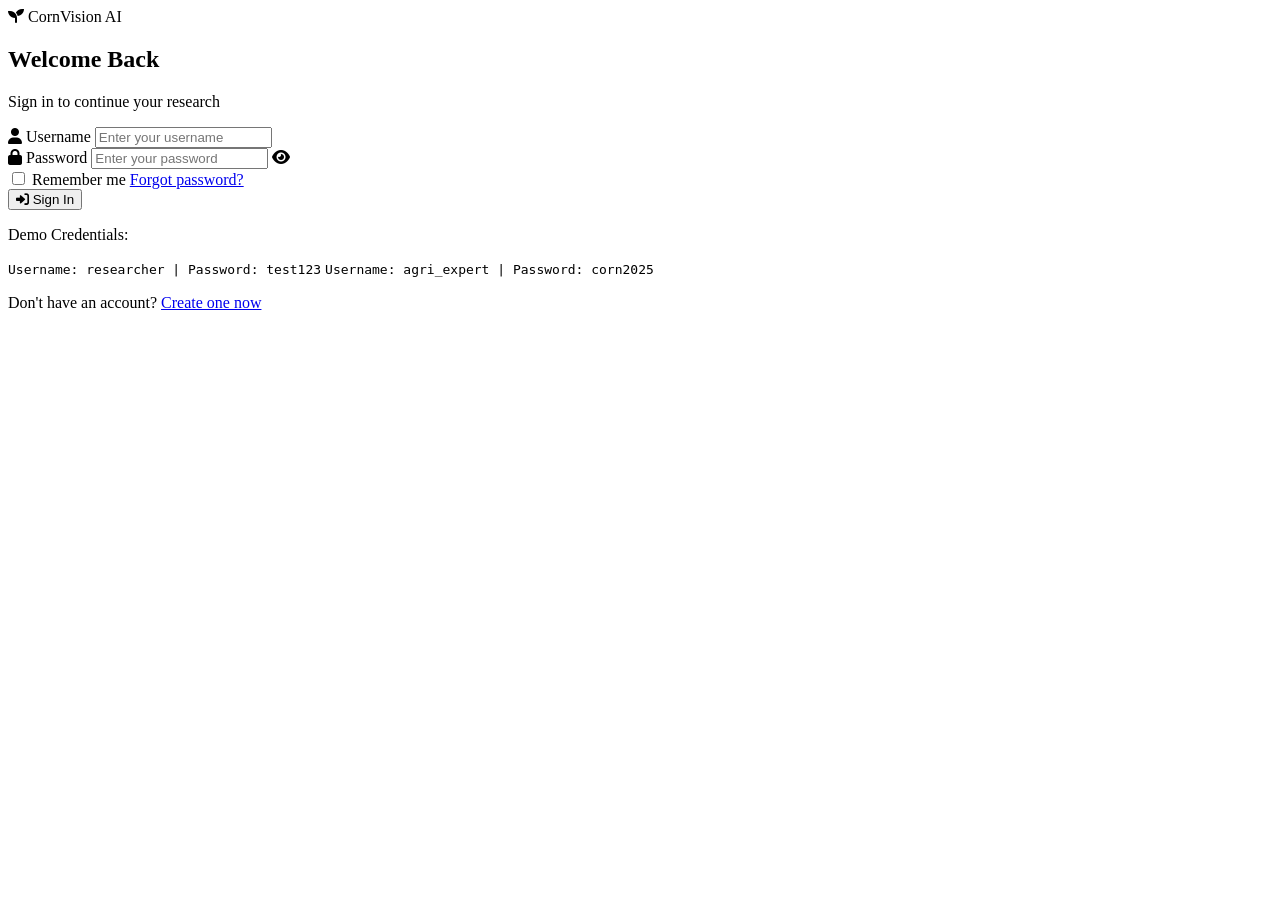
==== index.html @ c703de83 "Add files via upload" ====
<!DOCTYPE html>
<html lang="en">
<head>
    <meta charset="UTF-8">
    <meta name="viewport" content="width=device-width, initial-scale=1.0">
    <title>Login - CornVision AI</title>
    <link rel="stylesheet" href="css/style.css">
    <link href="https://fonts.googleapis.com/css2?family=Inter:wght@300;400;500;600;700&display=swap" rel="stylesheet">
    <link rel="stylesheet" href="https://cdnjs.cloudflare.com/ajax/libs/font-awesome/6.0.0-beta3/css/all.min.css">
</head>
<body class="auth-page">
    <div class="auth-container">
        <div class="auth-card">
            <div class="auth-header">
                <div class="logo">
                    <i class="fas fa-seedling"></i>
                    <span>CornVision AI</span>
                </div>
                <h2>Welcome Back</h2>
                <p>Sign in to continue your research</p>
            </div>
            
            <form id="loginForm" class="auth-form">
                <div class="form-group">
                    <label><i class="fas fa-user"></i> Username</label>
                    <input type="text" id="username" placeholder="Enter your username" required>
                </div>
                <div class="form-group">
                    <label><i class="fas fa-lock"></i> Password</label>
                    <input type="password" id="password" placeholder="Enter your password" required>
                    <span class="toggle-password"><i class="fas fa-eye"></i></span>
                </div>
                
                <div class="form-options">
                    <label class="checkbox">
                        <input type="checkbox"> Remember me
                    </label>
                    <a href="#" class="forgot-password">Forgot password?</a>
                </div>
                
                <button type="submit" class="btn-primary btn-block">
                    <i class="fas fa-sign-in-alt"></i> Sign In
                </button>
                
                <div class="demo-credentials">
                    <p>Demo Credentials:</p>
                    <code>Username: researcher | Password: test123</code>
                    <code>Username: agri_expert | Password: corn2025</code>
                </div>
                
                <div class="auth-footer">
                    <p>Don't have an account? <a href="register.html">Create one now</a></p>
                </div>
            </form>
        </div>
    </div>
    
    <script src="js/utils.js"></script>
    <script src="js/auth.js"></script>
</body>
</html>
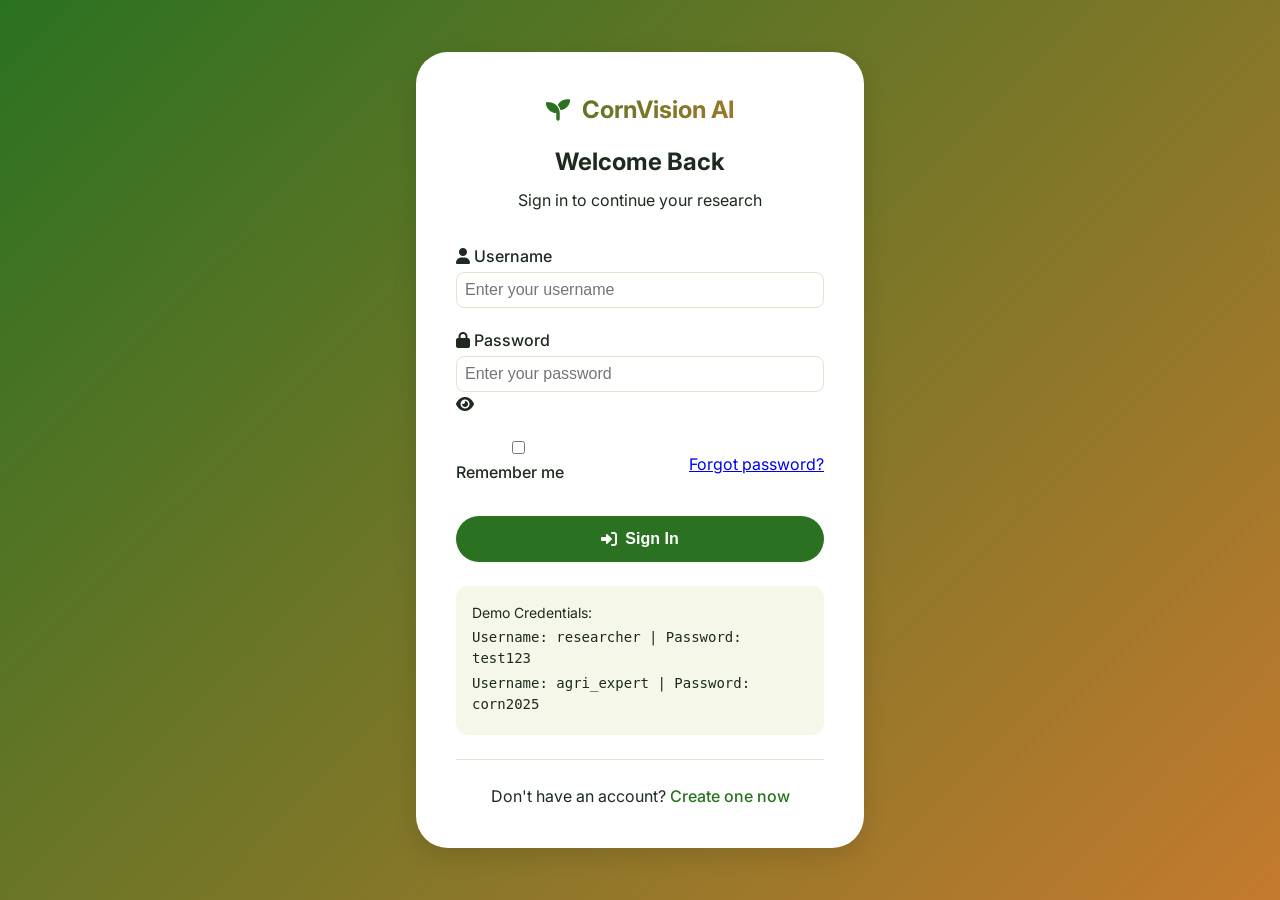
==== commit 07aa36d9: "Rename ind.html to index.html" ====
--- a/index.html
+++ b/index.html
@@ -58,4 +58,4 @@
     <script src="js/utils.js"></script>
     <script src="js/auth.js"></script>
 </body>
-</html>+</html>
--- a/css/style.css
+++ b/css/style.css
@@ -0,0 +1,1699 @@
+:root {
+    --primary-color: #2a7221;
+    --primary-dark: #1e5717;
+    --primary-light: #4a9e3f;
+    --secondary-color: #c47a2e;
+    --accent-color: #e6a157;
+    --dark-bg: #1a2a1a;
+    --light-bg: #f5f7e9;
+    --card-bg: #ffffff;
+    --text-primary: #1e2a1f;
+    --text-secondary: #5a6b4a;
+    --border-color: #e0e6cf;
+    --success: #27ae60;
+    --warning: #f39c12;
+    --danger: #e74c3c;
+    --info: #3498db;
+    --shadow-sm: 0 2px 8px rgba(0,0,0,0.05);
+    --shadow-md: 0 4px 12px rgba(0,0,0,0.08);
+    --shadow-lg: 0 8px 24px rgba(0,0,0,0.12);
+    --transition: all 0.3s ease;
+}
+
+* {
+    margin: 0;
+    padding: 0;
+    box-sizing: border-box;
+}
+
+body {
+    font-family: 'Inter', sans-serif;
+    background: linear-gradient(135deg, var(--light-bg) 0%, #eef2e2 100%);
+    color: var(--text-primary);
+    line-height: 1.5;
+}
+
+/* Landing Page Styles */
+.landing-container {
+    position: relative;
+    overflow-x: hidden;
+}
+
+.animated-bg {
+    position: fixed;
+    top: 0;
+    left: 0;
+    width: 100%;
+    height: 100%;
+    background: radial-gradient(circle at 20% 50%, rgba(42,114,33,0.03) 0%, transparent 50%);
+    pointer-events: none;
+    z-index: -1;
+}
+
+.landing-nav {
+    padding: 1.5rem 2rem;
+    background: rgba(255,255,255,0.95);
+    backdrop-filter: blur(10px);
+    position: sticky;
+    top: 0;
+    z-index: 100;
+    box-shadow: var(--shadow-sm);
+}
+
+.nav-container {
+    max-width: 1280px;
+    margin: 0 auto;
+    display: flex;
+    justify-content: space-between;
+    align-items: center;
+}
+
+.logo {
+    display: flex;
+    align-items: center;
+    gap: 0.75rem;
+    font-size: 1.5rem;
+    font-weight: 700;
+    background: linear-gradient(135deg, var(--primary-color), var(--secondary-color));
+    background-clip: text;
+    -webkit-background-clip: text;
+    color: transparent;
+}
+
+.logo i {
+    background: none;
+    color: var(--primary-color);
+}
+
+.nav-links {
+    display: flex;
+    gap: 2rem;
+    align-items: center;
+}
+
+.nav-links a {
+    text-decoration: none;
+    color: var(--text-primary);
+    font-weight: 500;
+    transition: var(--transition);
+}
+
+.nav-links a:hover {
+    color: var(--primary-color);
+}
+
+.btn-login, .btn-register {
+    padding: 0.5rem 1.25rem;
+    border-radius: 2rem;
+}
+
+.btn-login {
+    background: transparent;
+    border: 1px solid var(--border-color);
+}
+
+.btn-register {
+    background: var(--primary-color);
+    color: white !important;
+}
+
+.btn-register:hover {
+    background: var(--primary-dark);
+    transform: translateY(-2px);
+}
+
+.hero {
+    max-width: 1280px;
+    margin: 0 auto;
+    padding: 4rem 2rem;
+    display: grid;
+    grid-template-columns: 1fr 1fr;
+    gap: 3rem;
+    align-items: center;
+}
+
+.hero-title {
+    font-size: 3.5rem;
+    font-weight: 800;
+    line-height: 1.2;
+    margin-bottom: 1.5rem;
+}
+
+.gradient-text {
+    background: linear-gradient(135deg, var(--primary-color), var(--secondary-color));
+    background-clip: text;
+    -webkit-background-clip: text;
+    color: transparent;
+}
+
+.hero-subtitle {
+    font-size: 1.125rem;
+    color: var(--text-secondary);
+    margin-bottom: 2rem;
+    line-height: 1.6;
+}
+
+.hero-buttons {
+    display: flex;
+    gap: 1rem;
+    margin-bottom: 3rem;
+}
+
+.btn-primary, .btn-outline {
+    padding: 0.875rem 2rem;
+    border-radius: 2rem;
+    font-weight: 600;
+    text-decoration: none;
+    display: inline-flex;
+    align-items: center;
+    gap: 0.5rem;
+    transition: var(--transition);
+    cursor: pointer;
+    border: none;
+    font-size: 1rem;
+}
+
+.btn-primary {
+    background: var(--primary-color);
+    color: white;
+}
+
+.btn-primary:hover {
+    background: var(--primary-dark);
+    transform: translateY(-2px);
+    box-shadow: var(--shadow-md);
+}
+
+.btn-outline {
+    background: transparent;
+    border: 2px solid var(--primary-color);
+    color: var(--primary-color);
+}
+
+.btn-outline:hover {
+    background: var(--primary-color);
+    color: white;
+}
+
+.btn-large {
+    padding: 1rem 2.5rem;
+    font-size: 1.125rem;
+}
+
+.stats-banner {
+    display: flex;
+    gap: 2rem;
+    padding-top: 1rem;
+    border-top: 1px solid var(--border-color);
+}
+
+.stat {
+    text-align: center;
+}
+
+.stat-number {
+    display: block;
+    font-size: 1.5rem;
+    font-weight: 700;
+    color: var(--primary-color);
+}
+
+.stat-label {
+    font-size: 0.875rem;
+    color: var(--text-secondary);
+}
+
+.floating-cards {
+    position: relative;
+    height: 400px;
+}
+
+.card-sample {
+    position: absolute;
+    background: white;
+    padding: 1rem 1.5rem;
+    border-radius: 1rem;
+    box-shadow: var(--shadow-lg);
+    display: flex;
+    align-items: center;
+    gap: 0.75rem;
+    animation: float 3s ease-in-out infinite;
+}
+
+.sweet-card {
+    top: 20%;
+    left: 20%;
+    animation-delay: 0s;
+}
+
+.flour-card {
+    top: 50%;
+    right: 10%;
+    animation-delay: 0.5s;
+}
+
+.waxy-card {
+    bottom: 20%;
+    left: 30%;
+    animation-delay: 1s;
+}
+
+@keyframes float {
+    0%, 100% { transform: translateY(0px); }
+    50% { transform: translateY(-20px); }
+}
+
+/* Features Section */
+.features {
+    padding: 5rem 2rem;
+    background: white;
+}
+
+.container {
+    max-width: 1280px;
+    margin: 0 auto;
+}
+
+.section-header {
+    text-align: center;
+    margin-bottom: 3rem;
+}
+
+.section-tag {
+    display: inline-block;
+    background: rgba(42,114,33,0.1);
+    color: var(--primary-color);
+    padding: 0.25rem 1rem;
+    border-radius: 2rem;
+    font-size: 0.875rem;
+    font-weight: 600;
+    margin-bottom: 1rem;
+}
+
+.section-header h2 {
+    font-size: 2.5rem;
+    font-weight: 700;
+}
+
+.features-grid {
+    display: grid;
+    grid-template-columns: repeat(auto-fit, minmax(300px, 1fr));
+    gap: 2rem;
+}
+
+.feature-card {
+    background: var(--light-bg);
+    padding: 2rem;
+    border-radius: 1.5rem;
+    transition: var(--transition);
+    text-align: center;
+}
+
+.feature-card:hover {
+    transform: translateY(-5px);
+    box-shadow: var(--shadow-lg);
+}
+
+.feature-icon {
+    width: 70px;
+    height: 70px;
+    background: linear-gradient(135deg, var(--primary-color), var(--secondary-color));
+    border-radius: 1rem;
+    display: flex;
+    align-items: center;
+    justify-content: center;
+    margin: 0 auto 1.5rem;
+}
+
+.feature-icon i {
+    font-size: 2rem;
+    color: white;
+}
+
+.feature-card h3 {
+    margin-bottom: 1rem;
+    font-size: 1.25rem;
+}
+
+.feature-card p {
+    color: var(--text-secondary);
+    line-height: 1.6;
+}
+
+/* How It Works */
+.how-it-works {
+    padding: 5rem 2rem;
+    background: var(--light-bg);
+}
+
+.steps {
+    display: flex;
+    justify-content: center;
+    align-items: center;
+    gap: 2rem;
+    flex-wrap: wrap;
+}
+
+.step {
+    text-align: center;
+    flex: 1;
+    min-width: 200px;
+    position: relative;
+}
+
+.step-number {
+    width: 40px;
+    height: 40px;
+    background: var(--primary-color);
+    color: white;
+    border-radius: 50%;
+    display: flex;
+    align-items: center;
+    justify-content: center;
+    font-weight: 700;
+    margin: 0 auto 1rem;
+}
+
+.step-icon {
+    font-size: 2.5rem;
+    color: var(--primary-color);
+    margin-bottom: 1rem;
+}
+
+.step h3 {
+    margin-bottom: 0.5rem;
+}
+
+.step p {
+    color: var(--text-secondary);
+}
+
+.step-arrow {
+    font-size: 2rem;
+    color: var(--border-color);
+}
+
+/* Research Section */
+.research {
+    padding: 5rem 2rem;
+    background: white;
+}
+
+.research-content {
+    display: grid;
+    grid-template-columns: 1fr 1fr;
+    gap: 3rem;
+    align-items: center;
+}
+
+.research-list {
+    list-style: none;
+    margin: 1.5rem 0;
+}
+
+.research-list li {
+    margin: 0.75rem 0;
+    display: flex;
+    align-items: center;
+    gap: 0.5rem;
+}
+
+.research-list li i {
+    color: var(--success);
+}
+
+.confusion-matrix {
+    background: var(--light-bg);
+    padding: 1.5rem;
+    border-radius: 1rem;
+}
+
+.matrix-grid {
+    display: grid;
+    grid-template-columns: repeat(4, 1fr);
+    gap: 0.5rem;
+    margin-top: 1rem;
+}
+
+.matrix-cell {
+    padding: 0.5rem;
+    text-align: center;
+    background: white;
+    border-radius: 0.5rem;
+}
+
+.matrix-cell.header {
+    background: var(--primary-color);
+    color: white;
+    font-weight: 600;
+}
+
+/* Demo Section */
+.demo {
+    padding: 5rem 2rem;
+    background: linear-gradient(135deg, var(--primary-dark), var(--secondary-color));
+}
+
+.demo-card {
+    text-align: center;
+    color: white;
+}
+
+.demo-card h2 {
+    font-size: 2rem;
+    margin-bottom: 1rem;
+}
+
+.demo-card p {
+    margin-bottom: 2rem;
+}
+
+.demo-buttons {
+    display: flex;
+    gap: 1rem;
+    justify-content: center;
+}
+
+.demo-card .btn-outline {
+    border-color: white;
+    color: white;
+}
+
+.demo-card .btn-outline:hover {
+    background: white;
+    color: var(--primary-color);
+}
+
+/* Footer */
+.footer {
+    background: #1a1a1a;
+    color: #999;
+    padding: 3rem 2rem 1rem;
+}
+
+.footer-content {
+    max-width: 1280px;
+    margin: 0 auto;
+    display: grid;
+    grid-template-columns: repeat(auto-fit, minmax(200px, 1fr));
+    gap: 2rem;
+    margin-bottom: 2rem;
+}
+
+.footer-section .logo {
+    justify-content: center;
+    margin-bottom: 1rem;
+}
+
+.footer-section h4 {
+    color: white;
+    margin-bottom: 1rem;
+}
+
+.footer-section a {
+    display: block;
+    color: #999;
+    text-decoration: none;
+    margin: 0.5rem 0;
+    transition: var(--transition);
+}
+
+.footer-section a:hover {
+    color: var(--primary-light);
+}
+
+.footer-bottom {
+    text-align: center;
+    padding-top: 2rem;
+    border-top: 1px solid #333;
+}
+
+/* Auth Pages */
+.auth-page {
+    display: flex;
+    align-items: center;
+    justify-content: center;
+    min-height: 100vh;
+    background: linear-gradient(135deg, var(--primary-color), var(--secondary-color));
+}
+
+.auth-container {
+    width: 100%;
+    max-width: 480px;
+    padding: 1rem;
+}
+
+.auth-card {
+    background: white;
+    border-radius: 2rem;
+    padding: 2.5rem;
+    box-shadow: var(--shadow-lg);
+}
+
+.auth-header {
+    text-align: center;
+    margin-bottom: 2rem;
+}
+
+.auth-header .logo {
+    justify-content: center;
+    margin-bottom: 1rem;
+}
+
+.auth-header h2 {
+    margin-bottom: 0.5rem;
+}
+
+.auth-form .form-group {
+    margin-bottom: 1.25rem;
+}
+
+.auth-form label {
+    display: block;
+    margin-bottom: 0.5rem;
+    font-weight: 500;
+}
+
+.auth-form input {
+    width: 100%;
+    padding: 0.75rem 1rem;
+    border: 1px solid var(--border-color);
+    border-radius: 0.75rem;
+    font-size: 1rem;
+    transition: var(--transition);
+}
+
+.auth-form input:focus {
+    outline: none;
+    border-color: var(--primary-color);
+    box-shadow: 0 0 0 3px rgba(42,114,33,0.1);
+}
+
+.form-options {
+    display: flex;
+    justify-content: space-between;
+    align-items: center;
+    margin-bottom: 1.5rem;
+}
+
+.checkbox {
+    display: flex;
+    align-items: center;
+    gap: 0.5rem;
+    cursor: pointer;
+}
+
+.btn-block {
+    width: 100%;
+    justify-content: center;
+}
+
+.demo-credentials {
+    margin-top: 1.5rem;
+    padding: 1rem;
+    background: var(--light-bg);
+    border-radius: 0.75rem;
+    font-size: 0.875rem;
+}
+
+.demo-credentials code {
+    display: block;
+    margin: 0.25rem 0;
+    font-family: monospace;
+}
+
+.auth-footer {
+    text-align: center;
+    margin-top: 1.5rem;
+    padding-top: 1.5rem;
+    border-top: 1px solid var(--border-color);
+}
+
+.auth-footer a {
+    color: var(--primary-color);
+    text-decoration: none;
+    font-weight: 500;
+}
+
+/* App Layout */
+.app-wrapper {
+    display: flex;
+    min-height: 100vh;
+}
+
+.sidebar {
+    width: 260px;
+    background: white;
+    border-right: 1px solid var(--border-color);
+    display: flex;
+    flex-direction: column;
+    position: fixed;
+    height: 100vh;
+    overflow-y: auto;
+}
+
+.sidebar-header {
+    padding: 1.5rem;
+    border-bottom: 1px solid var(--border-color);
+}
+
+.sidebar-nav {
+    flex: 1;
+    padding: 1.5rem 0;
+}
+
+.nav-item {
+    display: flex;
+    align-items: center;
+    gap: 0.75rem;
+    padding: 0.75rem 1.5rem;
+    color: var(--text-primary);
+    text-decoration: none;
+    transition: var(--transition);
+    margin: 0.25rem 0;
+}
+
+.nav-item:hover {
+    background: var(--light-bg);
+}
+
+.nav-item.active {
+    background: linear-gradient(90deg, rgba(42,114,33,0.1), transparent);
+    border-right: 3px solid var(--primary-color);
+    color: var(--primary-color);
+}
+
+.nav-item i {
+    width: 20px;
+}
+
+.sidebar-footer {
+    padding: 1.5rem;
+    border-top: 1px solid var(--border-color);
+}
+
+.logout-btn {
+    width: 100%;
+    padding: 0.75rem;
+    background: transparent;
+    border: 1px solid var(--danger);
+    color: var(--danger);
+    border-radius: 0.75rem;
+    cursor: pointer;
+    display: flex;
+    align-items: center;
+    justify-content: center;
+    gap: 0.5rem;
+    transition: var(--transition);
+}
+
+.logout-btn:hover {
+    background: var(--danger);
+    color: white;
+}
+
+.main-content {
+    flex: 1;
+    margin-left: 260px;
+    padding: 1.5rem;
+}
+
+.top-bar {
+    display: flex;
+    justify-content: space-between;
+    align-items: center;
+    margin-bottom: 2rem;
+    padding-bottom: 1rem;
+    border-bottom: 1px solid var(--border-color);
+}
+
+.page-title h1 {
+    font-size: 1.75rem;
+    margin-bottom: 0.25rem;
+}
+
+.page-title p {
+    color: var(--text-secondary);
+}
+
+.top-bar-actions {
+    display: flex;
+    align-items: center;
+    gap: 1rem;
+}
+
+.user-menu {
+    display: flex;
+    align-items: center;
+    gap: 0.5rem;
+}
+
+.avatar {
+    width: 40px;
+    height: 40px;
+    border-radius: 50%;
+    object-fit: cover;
+}
+
+/* Stats Grid */
+.stats-grid {
+    display: grid;
+    grid-template-columns: repeat(auto-fit, minmax(240px, 1fr));
+    gap: 1.5rem;
+    margin-bottom: 2rem;
+}
+
+.stat-card {
+    background: white;
+    padding: 1.5rem;
+    border-radius: 1rem;
+    display: flex;
+    align-items: center;
+    gap: 1rem;
+    box-shadow: var(--shadow-sm);
+    transition: var(--transition);
+}
+
+.stat-card:hover {
+    transform: translateY(-2px);
+    box-shadow: var(--shadow-md);
+}
+
+.stat-icon {
+    width: 60px;
+    height: 60px;
+    background: rgba(42,114,33,0.1);
+    border-radius: 1rem;
+    display: flex;
+    align-items: center;
+    justify-content: center;
+}
+
+.stat-icon i {
+    font-size: 1.75rem;
+    color: var(--primary-color);
+}
+
+.stat-info h3 {
+    font-size: 0.875rem;
+    font-weight: 500;
+    color: var(--text-secondary);
+    margin-bottom: 0.25rem;
+}
+
+.stat-number {
+    font-size: 1.75rem;
+    font-weight: 700;
+    color: var(--text-primary);
+}
+
+.stat-change {
+    font-size: 0.75rem;
+}
+
+.stat-change.positive {
+    color: var(--success);
+}
+
+.stat-change.negative {
+    color: var(--danger);
+}
+
+/* Charts */
+.charts-grid {
+    display: grid;
+    grid-template-columns: repeat(auto-fit, minmax(400px, 1fr));
+    gap: 1.5rem;
+    margin-bottom: 2rem;
+}
+
+.chart-card {
+    background: white;
+    padding: 1.5rem;
+    border-radius: 1rem;
+    box-shadow: var(--shadow-sm);
+}
+
+.chart-header {
+    display: flex;
+    justify-content: space-between;
+    align-items: center;
+    margin-bottom: 1rem;
+}
+
+/* Analysis Page */
+.analysis-tabs {
+    display: flex;
+    gap: 0.5rem;
+    margin-bottom: 2rem;
+    border-bottom: 1px solid var(--border-color);
+}
+
+.tab-btn {
+    padding: 0.75rem 1.5rem;
+    background: transparent;
+    border: none;
+    cursor: pointer;
+    font-weight: 500;
+    transition: var(--transition);
+    color: var(--text-secondary);
+}
+
+.tab-btn.active {
+    color: var(--primary-color);
+    border-bottom: 2px solid var(--primary-color);
+}
+
+.tab-content {
+    display: none;
+}
+
+.tab-content.active {
+    display: block;
+}
+
+.analysis-grid {
+    display: grid;
+    grid-template-columns: 1fr 1fr;
+    gap: 2rem;
+}
+
+.upload-zone {
+    border: 2px dashed var(--border-color);
+    border-radius: 1rem;
+    padding: 3rem;
+    text-align: center;
+    cursor: pointer;
+    transition: var(--transition);
+}
+
+.upload-zone:hover {
+    border-color: var(--primary-color);
+    background: rgba(42,114,33,0.05);
+}
+
+.upload-zone i {
+    font-size: 3rem;
+    color: var(--text-secondary);
+    margin-bottom: 1rem;
+}
+
+.image-preview {
+    margin-top: 1rem;
+    text-align: center;
+}
+
+.image-preview img {
+    max-width: 100%;
+    max-height: 300px;
+    border-radius: 0.5rem;
+}
+
+.results-section {
+    background: white;
+    border-radius: 1rem;
+    padding: 1.5rem;
+    box-shadow: var(--shadow-sm);
+}
+
+.results-header {
+    display: flex;
+    justify-content: space-between;
+    align-items: center;
+    margin-bottom: 1.5rem;
+}
+
+.analysis-results {
+    min-height: 300px;
+}
+
+.placeholder-results {
+    text-align: center;
+    padding: 3rem;
+    color: var(--text-secondary);
+}
+
+.placeholder-results i {
+    font-size: 3rem;
+    margin-bottom: 1rem;
+}
+
+/* Camera Tab */
+.camera-container {
+    display: grid;
+    grid-template-columns: 1fr 1fr;
+    gap: 2rem;
+}
+
+.camera-preview {
+    background: #000;
+    border-radius: 1rem;
+    overflow: hidden;
+    position: relative;
+}
+
+.camera-preview video {
+    width: 100%;
+    height: auto;
+}
+
+.capture-btn {
+    position: absolute;
+    bottom: 1rem;
+    left: 50%;
+    transform: translateX(-50%);
+}
+
+/* Batch Upload */
+.batch-upload-zone {
+    border: 2px dashed var(--border-color);
+    border-radius: 1rem;
+    padding: 3rem;
+    text-align: center;
+    cursor: pointer;
+}
+
+.batch-preview {
+    display: grid;
+    grid-template-columns: repeat(auto-fill, minmax(100px, 1fr));
+    gap: 1rem;
+    margin: 1rem 0;
+}
+
+.batch-item {
+    position: relative;
+}
+
+.batch-item img {
+    width: 100%;
+    aspect-ratio: 1;
+    object-fit: cover;
+    border-radius: 0.5rem;
+}
+
+.batch-item .remove-btn {
+    position: absolute;
+    top: -8px;
+    right: -8px;
+    background: var(--danger);
+    color: white;
+    border-radius: 50%;
+    width: 24px;
+    height: 24px;
+    display: flex;
+    align-items: center;
+    justify-content: center;
+    cursor: pointer;
+}
+
+.progress-bar {
+    height: 8px;
+    background: var(--border-color);
+    border-radius: 4px;
+    overflow: hidden;
+    margin: 1rem 0;
+}
+
+.progress-fill {
+    height: 100%;
+    background: var(--primary-color);
+    transition: width 0.3s ease;
+}
+
+/* History Table */
+.filters-bar {
+    display: flex;
+    flex-wrap: wrap;
+    gap: 1rem;
+    margin-bottom: 1.5rem;
+    padding: 1rem;
+    background: white;
+    border-radius: 1rem;
+    align-items: center;
+}
+
+.filter-group {
+    display: flex;
+    align-items: center;
+    gap: 0.5rem;
+}
+
+.filter-group input, .filter-group select {
+    padding: 0.5rem;
+    border: 1px solid var(--border-color);
+    border-radius: 0.5rem;
+}
+
+.history-table {
+    width: 100%;
+    border-collapse: collapse;
+}
+
+.history-table th, .history-table td {
+    padding: 1rem;
+    text-align: left;
+    border-bottom: 1px solid var(--border-color);
+}
+
+.history-table th {
+    background: var(--light-bg);
+    font-weight: 600;
+}
+
+.history-table tr:hover {
+    background: rgba(42,114,33,0.05);
+}
+
+.preview-thumb {
+    width: 50px;
+    height: 50px;
+    object-fit: cover;
+    border-radius: 0.5rem;
+}
+
+/* Comparison Page */
+.comparison-selector {
+    background: white;
+    border-radius: 1rem;
+    padding: 1.5rem;
+    margin-bottom: 2rem;
+}
+
+.seed-slots {
+    display: flex;
+    justify-content: space-between;
+    align-items: center;
+    gap: 1rem;
+}
+
+.slot {
+    flex: 1;
+    border: 2px solid var(--border-color);
+    border-radius: 1rem;
+    overflow: hidden;
+}
+
+.slot-header {
+    background: var(--light-bg);
+    padding: 0.75rem;
+    text-align: center;
+    font-weight: 600;
+}
+
+.slot-content {
+    padding: 1.5rem;
+    text-align: center;
+}
+
+.slot-content.empty {
+    min-height: 200px;
+    display: flex;
+    flex-direction: column;
+    align-items: center;
+    justify-content: center;
+    gap: 0.5rem;
+}
+
+.vs-divider {
+    font-size: 1.5rem;
+    font-weight: bold;
+    color: var(--text-secondary);
+}
+
+.comparison-results {
+    background: white;
+    border-radius: 1rem;
+    padding: 1.5rem;
+}
+
+.comparison-table {
+    width: 100%;
+    border-collapse: collapse;
+    margin: 1rem 0;
+}
+
+.comparison-table th, .comparison-table td {
+    padding: 0.75rem;
+    text-align: center;
+    border: 1px solid var(--border-color);
+}
+
+.comparison-table th {
+    background: var(--light-bg);
+}
+
+/* Profile Page */
+.profile-container {
+    display: grid;
+    grid-template-columns: 300px 1fr;
+    gap: 2rem;
+}
+
+.profile-sidebar {
+    background: white;
+    border-radius: 1rem;
+    padding: 1.5rem;
+    text-align: center;
+}
+
+.profile-avatar {
+    position: relative;
+    width: 150px;
+    height: 150px;
+    margin: 0 auto 1rem;
+}
+
+.profile-avatar img {
+    width: 100%;
+    height: 100%;
+    border-radius: 50%;
+    object-fit: cover;
+}
+
+.change-avatar-btn {
+    position: absolute;
+    bottom: 0;
+    right: 0;
+    background: var(--primary-color);
+    color: white;
+    border: none;
+    width: 36px;
+    height: 36px;
+    border-radius: 50%;
+    cursor: pointer;
+}
+
+.profile-stats {
+    text-align: left;
+    margin-top: 1rem;
+}
+
+.stat-item {
+    display: flex;
+    justify-content: space-between;
+    padding: 0.5rem 0;
+    border-bottom: 1px solid var(--border-color);
+}
+
+.profile-content {
+    background: white;
+    border-radius: 1rem;
+    padding: 1.5rem;
+}
+
+.profile-tabs {
+    display: flex;
+    gap: 0.5rem;
+    border-bottom: 1px solid var(--border-color);
+    margin-bottom: 1.5rem;
+}
+
+.form-row {
+    display: grid;
+    grid-template-columns: 1fr 1fr;
+    gap: 1rem;
+}
+
+.form-group {
+    margin-bottom: 1rem;
+}
+
+.form-group label {
+    display: block;
+    margin-bottom: 0.25rem;
+    font-weight: 500;
+}
+
+.form-group input, .form-group select, .form-group textarea {
+    width: 100%;
+    padding: 0.5rem;
+    border: 1px solid var(--border-color);
+    border-radius: 0.5rem;
+}
+
+/* Dataset Page */
+.dataset-stats {
+    display: grid;
+    grid-template-columns: repeat(auto-fit, minmax(200px, 1fr));
+    gap: 1.5rem;
+    margin-bottom: 2rem;
+}
+
+.variety-gallery, .quality-levels, .model-architecture, .educational-section {
+    margin-bottom: 3rem;
+}
+
+.variety-grid, .quality-grid, .resources-grid {
+    display: grid;
+    grid-template-columns: repeat(auto-fit, minmax(300px, 1fr));
+    gap: 1.5rem;
+    margin-top: 1.5rem;
+}
+
+.variety-card, .quality-card, .resource-card {
+    background: white;
+    border-radius: 1rem;
+    padding: 1.5rem;
+    box-shadow: var(--shadow-sm);
+}
+
+.architecture-diagram {
+    background: var(--light-bg);
+    padding: 2rem;
+    border-radius: 1rem;
+    text-align: center;
+}
+
+.layer {
+    display: inline-block;
+    background: var(--primary-color);
+    color: white;
+    padding: 0.5rem 1rem;
+    border-radius: 0.5rem;
+    margin: 0.25rem;
+}
+
+.arrow {
+    display: inline-block;
+    margin: 0 0.5rem;
+}
+
+/* Responsive */
+@media (max-width: 768px) {
+    .sidebar {
+        transform: translateX(-100%);
+        transition: transform 0.3s ease;
+        z-index: 1000;
+    }
+    
+    .sidebar.active {
+        transform: translateX(0);
+    }
+    
+    .main-content {
+        margin-left: 0;
+    }
+    
+    .hero {
+        grid-template-columns: 1fr;
+        text-align: center;
+    }
+    
+    .hero-buttons {
+        justify-content: center;
+    }
+    
+    .stats-banner {
+        justify-content: center;
+    }
+    
+    .steps {
+        flex-direction: column;
+    }
+    
+    .step-arrow {
+        transform: rotate(90deg);
+    }
+    
+    .research-content {
+        grid-template-columns: 1fr;
+    }
+    
+    .analysis-grid {
+        grid-template-columns: 1fr;
+    }
+    
+    .profile-container {
+        grid-template-columns: 1fr;
+    }
+    
+    .seed-slots {
+        flex-direction: column;
+    }
+    
+    .vs-divider {
+        transform: rotate(90deg);
+    }
+}
+
+/* Dark Mode */
+body.dark-mode {
+    background: var(--dark-bg);
+    color: #fff;
+}
+
+body.dark-mode .sidebar,
+body.dark-mode .stat-card,
+body.dark-mode .chart-card,
+body.dark-mode .results-section,
+body.dark-mode .profile-sidebar,
+body.dark-mode .profile-content,
+body.dark-mode .variety-card,
+body.dark-mode .quality-card,
+body.dark-mode .resource-card {
+    background: #2d2d2d;
+    color: #fff;
+}
+
+body.dark-mode .nav-item {
+    color: #fff;
+}
+
+body.dark-mode .nav-item:hover {
+    background: #3d3d3d;
+}
+
+/* Updated variety card colors */
+.variety-card.waxy {
+    border-top: 4px solid #e8dcc8;
+}
+
+.variety-card.sweet {
+    border-top: 4px solid #f39c12;
+}
+
+.variety-card.hybrid {
+    border-top: 4px solid #d4a017;
+}
+
+/* Floating cards for landing page */
+.card-sample.waxy-card {
+    background: linear-gradient(135deg, #e8dcc8, #d4c5a9);
+    color: #5a4a2a;
+}
+
+.card-sample.sweet-card {
+    background: linear-gradient(135deg, #f39c12, #e67e22);
+    color: white;
+}
+
+.card-sample.hybrid-card {
+    background: linear-gradient(135deg, #d4a017, #b8860b);
+    color: white;
+}
+/* Quality Criteria Styles */
+.quality-criteria {
+    margin-top: 1.5rem;
+    padding: 1rem;
+    background: #f8f9fa;
+    border-radius: 0.75rem;
+    border-left: 4px solid;
+}
+
+.quality-criteria.high {
+    border-left-color: #27ae60;
+    background: linear-gradient(135deg, #f0f9f0, #f8f9fa);
+}
+
+.quality-criteria.moderate {
+    border-left-color: #f39c12;
+    background: linear-gradient(135deg, #fff8f0, #f8f9fa);
+}
+
+.quality-criteria.low {
+    border-left-color: #e74c3c;
+    background: linear-gradient(135deg, #fff0f0, #f8f9fa);
+}
+
+.quality-criteria h4 {
+    margin-bottom: 0.75rem;
+    color: #333;
+    display: flex;
+    align-items: center;
+    gap: 0.5rem;
+}
+
+.quality-criteria .criteria-section {
+    margin-bottom: 0.75rem;
+}
+
+.quality-criteria .criteria-section strong {
+    display: block;
+    margin-bottom: 0.25rem;
+    color: #555;
+    font-size: 0.9rem;
+}
+
+.quality-criteria .criteria-section p, 
+.quality-criteria .criteria-section pre {
+    margin: 0;
+    font-size: 0.85rem;
+    line-height: 1.5;
+    white-space: pre-wrap;
+    font-family: inherit;
+}
+
+.why-explanation {
+    background: rgba(0,0,0,0.03);
+    padding: 0.75rem;
+    border-radius: 0.5rem;
+    margin-top: 0.75rem;
+    font-style: italic;
+    font-size: 0.85rem;
+}
+
+.recommendations-box {
+    margin-top: 0.75rem;
+    padding: 0.75rem;
+    background: #e8f5e9;
+    border-radius: 0.5rem;
+    font-size: 0.85rem;
+    white-space: pre-wrap;
+}
+
+.recommendations-box.moderate {
+    background: #fff3e0;
+}
+
+.recommendations-box.low {
+    background: #ffebee;
+}
+/* Result value status colors */
+.result-value.success {
+    color: #27ae60;
+}
+
+.result-value.warning {
+    color: #e74c3c;
+}
+
+.result-value.sweet-corn {
+    color: #f39c12;
+    font-weight: bold;
+}
+
+.result-value.waxy-corn {
+    color: #b8860b;
+    font-weight: bold;
+}
+
+.result-value.hybrid-yellow {
+    color: #d4a017;
+    font-weight: bold;
+}
+
+.quality-badge.high-quality {
+    background: #d5f5e3;
+    color: #1e8449;
+    padding: 0.25rem 0.75rem;
+    border-radius: 2rem;
+    font-size: 0.85rem;
+}
+
+.quality-badge.moderate-quality {
+    background: #fdebd0;
+    color: #e67e22;
+}
+
+.quality-badge.low-quality {
+    background: #fadbd8;
+    color: #c0392b;
+}
+/* Simplified Result Display Styles */
+.result-item-full {
+    margin-bottom: 1.5rem;
+    text-align: center;
+    padding: 1rem;
+    background: #f8f9fa;
+    border-radius: 0.75rem;
+}
+
+.result-label {
+    font-size: 0.85rem;
+    text-transform: uppercase;
+    letter-spacing: 1px;
+    color: #666;
+    margin-bottom: 0.5rem;
+    font-weight: 600;
+}
+
+.result-value-large {
+    font-size: 1.75rem;
+    font-weight: 700;
+    display: inline-block;
+    padding: 0.5rem 1.5rem;
+    border-radius: 2rem;
+    background: white;
+    box-shadow: 0 2px 8px rgba(0,0,0,0.1);
+}
+
+.result-value-large.sweet-corn {
+    background: linear-gradient(135deg, #fff8f0, #fff);
+    color: #f39c12;
+    border: 2px solid #f39c12;
+}
+
+.result-value-large.waxy-corn {
+    background: linear-gradient(135deg, #f5f0e8, #fff);
+    color: #b8860b;
+    border: 2px solid #b8860b;
+}
+
+.result-value-large.hybrid-yellow {
+    background: linear-gradient(135deg, #fff3e0, #fff);
+    color: #d4a017;
+    border: 2px solid #d4a017;
+}
+
+.result-value-large.quality-high-quality {
+    background: linear-gradient(135deg, #e8f5e9, #fff);
+    color: #2e7d32;
+    border: 2px solid #4caf50;
+}
+
+.result-value-large.quality-moderate-quality {
+    background: linear-gradient(135deg, #fff8e1, #fff);
+    color: #f57c00;
+    border: 2px solid #ff9800;
+}
+
+.result-value-large.quality-low-quality {
+    background: linear-gradient(135deg, #ffebee, #fff);
+    color: #c62828;
+    border: 2px solid #f44336;
+}
+
+/* Quality Criteria Section - Enhanced */
+.quality-criteria {
+    margin-top: 1.5rem;
+    padding: 1.25rem;
+    border-radius: 0.75rem;
+    border-left: 4px solid;
+}
+
+.quality-criteria.high {
+    border-left-color: #4caf50;
+    background: linear-gradient(135deg, #f1f8f1, #fafafa);
+}
+
+.quality-criteria.moderate {
+    border-left-color: #ff9800;
+    background: linear-gradient(135deg, #fff8f0, #fafafa);
+}
+
+.quality-criteria.low {
+    border-left-color: #f44336;
+    background: linear-gradient(135deg, #fff5f5, #fafafa);
+}
+
+.quality-criteria h4 {
+    margin-bottom: 1rem;
+    color: #333;
+    display: flex;
+    align-items: center;
+    gap: 0.5rem;
+    font-size: 1.1rem;
+}
+
+.quality-criteria .criteria-section {
+    margin-bottom: 1rem;
+    padding-bottom: 0.75rem;
+    border-bottom: 1px solid rgba(0,0,0,0.05);
+}
+
+.quality-criteria .criteria-section:last-child {
+    border-bottom: none;
+}
+
+.quality-criteria .criteria-section strong {
+    display: block;
+    margin-bottom: 0.5rem;
+    color: #555;
+    font-size: 0.9rem;
+}
+
+.quality-criteria .criteria-section p, 
+.quality-criteria .criteria-section pre {
+    margin: 0;
+    font-size: 0.9rem;
+    line-height: 1.6;
+    white-space: pre-wrap;
+    font-family: inherit;
+    color: #444;
+}
+
+.why-explanation {
+    background: rgba(0,0,0,0.03);
+    padding: 0.75rem;
+    border-radius: 0.5rem;
+    margin: 0.75rem 0;
+    font-size: 0.9rem;
+    line-height: 1.6;
+}
+
+.recommendations-box {
+    margin-top: 1rem;
+    padding: 0.75rem;
+    border-radius: 0.5rem;
+    font-size: 0.9rem;
+    white-space: pre-wrap;
+}
+
+.recommendations-box.high {
+    background: #e8f5e9;
+    border-left: 3px solid #4caf50;
+}
+
+.recommendations-box.moderate {
+    background: #fff3e0;
+    border-left: 3px solid #ff9800;
+}
+
+.recommendations-box.low {
+    background: #ffebee;
+    border-left: 3px solid #f44336;
+}
+
+/* Result Card */
+.result-card {
+    background: white;
+    border-radius: 1rem;
+    padding: 1.5rem;
+}
+
+/* Remove old result grid styles */
+.result-grid {
+    display: none;
+}
+
+/* Keep only what we need */
+.result-actions {
+    text-align: center;
+}
+
+.result-actions .btn-outline {
+    min-width: 200px;
+}
+
+/* Placeholder results */
+.placeholder-results {
+    text-align: center;
+    padding: 3rem;
+    color: #999;
+}
+
+.placeholder-results i {
+    font-size: 3rem;
+    margin-bottom: 1rem;
+    color: #ccc;
+}
